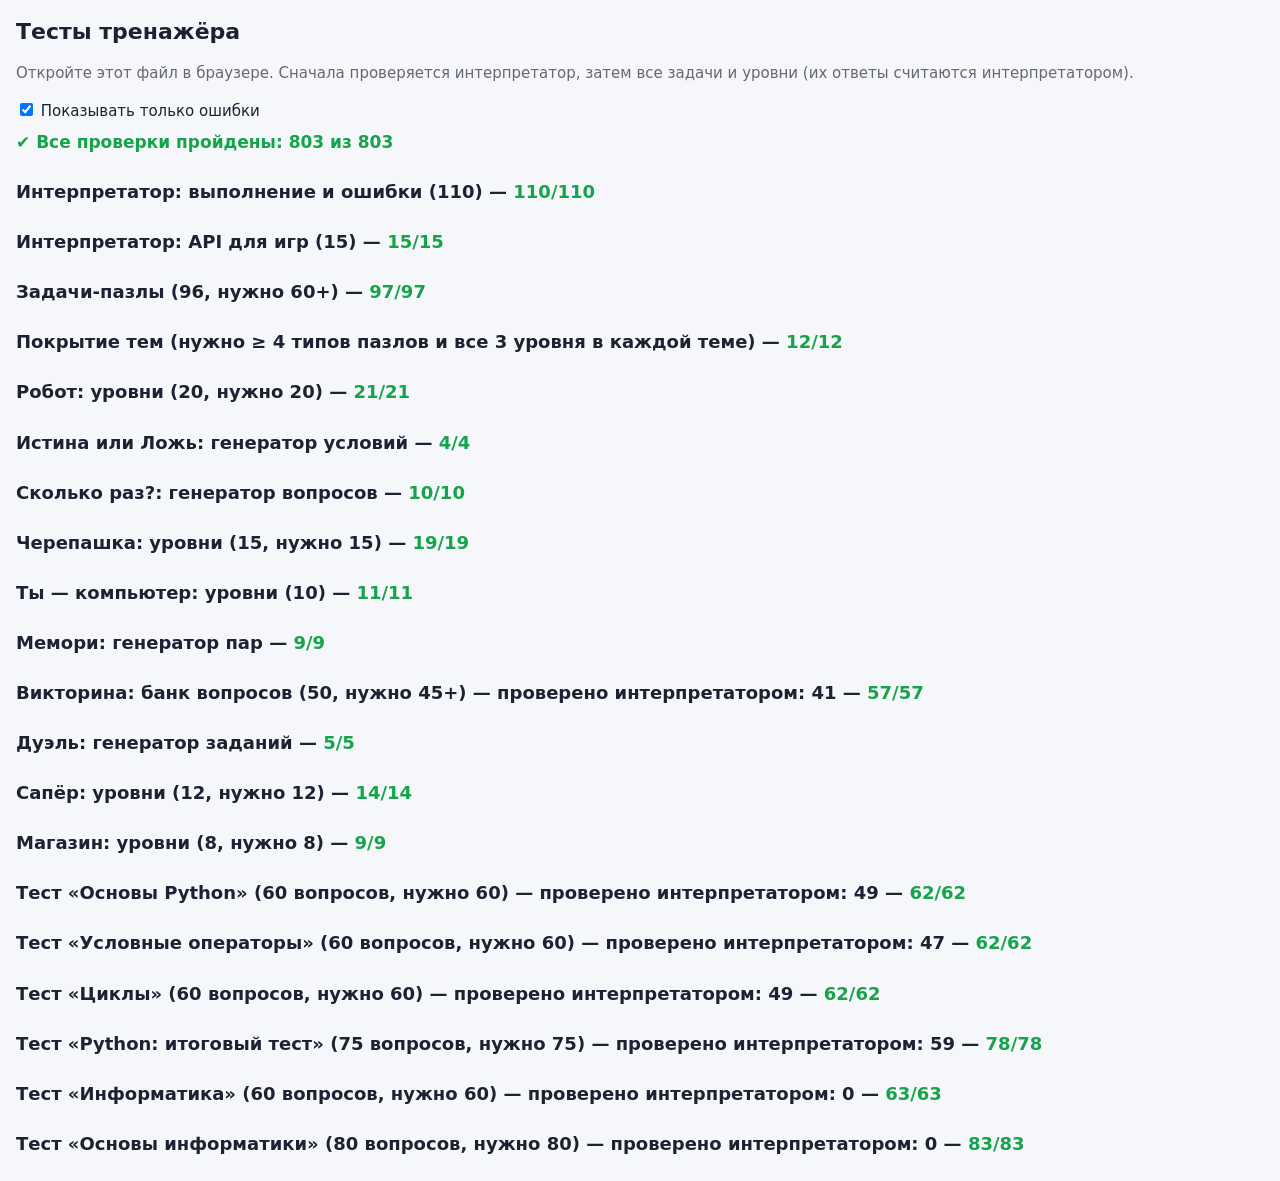
==== tests.html @ 7cb9f7bb "Результаты: проверка подключения называет точную причину ошибки Co-Authored-By: Claude Opus 5.5 <nor" ====
<!doctype html>
<html lang="ru">
<head>
<meta charset="utf-8">
<meta name="viewport" content="width=device-width, initial-scale=1">
<title>Тесты тренажёра</title>
<style>
  :root { --bg:#f6f7fb; --fg:#1d2233; --ok:#16a34a; --bad:#dc2626; --card:#fff; --muted:#667; }
  @media (prefers-color-scheme: dark) { :root { --bg:#14161f; --fg:#e7e9f2; --card:#1e2130; --muted:#99a; } }
  body { margin:0; padding:16px; background:var(--bg); color:var(--fg); font:15px/1.45 system-ui, -apple-system, "Segoe UI", Roboto, sans-serif; }
  h1 { margin:0 0 4px; font-size:22px; }
  h2 { margin:24px 0 8px; font-size:18px; }
  .summary { font-size:17px; font-weight:600; margin:8px 0 16px; }
  .ok { color:var(--ok); } .bad { color:var(--bad); } .warn { color:#d97706; }
  details { background:var(--card); border-radius:8px; margin:4px 0; padding:6px 10px; }
  summary { cursor:pointer; }
  pre { background:rgba(127,127,127,.12); padding:8px; border-radius:6px; overflow:auto; font:13px/1.4 ui-monospace, Menlo, Consolas, monospace; margin:6px 0; }
  .muted { color:var(--muted); }
  label { user-select:none; }
</style>
</head>
<body>
<h1>Тесты тренажёра</h1>
<p class="muted">Откройте этот файл в браузере. Сначала проверяется интерпретатор, затем все задачи и уровни (их ответы считаются интерпретатором).</p>
<label><input type="checkbox" id="onlyFail" checked> Показывать только ошибки</label>
<div id="total" class="summary"></div>
<div id="out"></div>

<script src="data/config.js?v=20261109c"></script>
<script src="js/i18n.js?v=20261109c"></script>
<script src="data/tasks.js?v=20261109c"></script>
<script src="data/levels.js?v=20261109c"></script>
<script src="data/quiz.js?v=20261109c"></script>
<script src="data/exams.js?v=20261109c"></script>
<script src="js/engine.js?v=20261109c"></script>
<script src="js/pictures.js?v=20261109c"></script>
<script src="js/flowchart.js?v=20261109c"></script>
<script src="js/games/robot.js?v=20261109c"></script>
<script src="js/games/truefalse.js?v=20261109c"></script>
<script src="js/games/count.js?v=20261109c"></script>
<script src="js/games/turtle.js?v=20261109c"></script>
<script src="js/games/tracer.js?v=20261109c"></script>
<script src="js/games/memory.js?v=20261109c"></script>
<script src="js/games/quiz.js?v=20261109c"></script>
<script src="js/games/duel.js?v=20261109c"></script>
<script src="js/games/minesweeper.js?v=20261109c"></script>
<script src="js/games/bazaar.js?v=20261109c"></script>
<script>
// ------------------------------------------------------------------ тесты интерпретатора
// out — ожидаемый вывод (точно), err — подстрока ожидаемой ошибки
const ENGINE_TESTS = [
  // --- типы и арифметика
  { name: 'int и print', code: 'print(5)', out: '5\n' },
  { name: 'сложение и приоритет', code: 'print(2 + 3 * 4)', out: '14\n' },
  { name: 'скобки', code: 'print((2 + 3) * 4)', out: '20\n' },
  { name: 'деление даёт float', code: 'print(7 / 2)\nprint(6 / 2)', out: '3.5\n3.0\n' },
  { name: 'целочисленное деление', code: 'print(7 // 2)\nprint(-7 // 2)', out: '3\n-4\n' },
  { name: 'остаток как в Python', code: 'print(10 % 3)\nprint(-7 % 3)\nprint(7 % -3)', out: '1\n2\n-2\n' },
  { name: 'степень', code: 'print(2 ** 10)\nprint(-2 ** 2)\nprint(2 ** -1)', out: '1024\n-4\n0.5\n' },
  { name: 'float арифметика', code: 'print(0.1 + 0.2)\nprint(1.5 * 2)', out: '0.30000000000000004\n3.0\n' },
  { name: 'строки: + и *', code: 'print("ab" + "cd")\nprint("ха" * 3)', out: 'abcd\nхахаха\n' },
  { name: 'bool и None', code: 'print(True, False, None)\nprint(True + 1)', out: 'True False None\n2\n' },
  { name: 'составное присваивание', code: 'x = 10\nx += 5\nx -= 3\nx *= 2\nx //= 5\nx %= 3\nprint(x)', out: '1\n' },
  { name: 'унарный минус', code: 'x = 5\nprint(-x)\nprint(- -x)', out: '-5\n5\n' },
  { name: 'множественное присваивание', code: 'a, b = 1, 2\na, b = b, a\nprint(a, b)', out: '2 1\n' },
  { name: 'цепочка присваиваний', code: 'a = b = 7\nprint(a + b)', out: '14\n' },
  // --- print
  { name: 'print sep и end', code: 'print(1, 2, 3, sep="-")\nprint("a", end="")\nprint("b")', out: '1-2-3\nab\n' },
  { name: 'print без аргументов', code: 'print()\nprint("x")', out: '\nx\n' },
  { name: 'f-строка', code: 'name = "Айгерим"\nx = 3\nprint(f"Привет, {name}! {x * 2}")', out: 'Привет, Айгерим! 6\n' },
  { name: 'f-строка формат .2f', code: 'p = 2 / 3\nprint(f"{p:.2f}")', out: '0.67\n' },
  // --- встроенные функции
  { name: 'input и int', code: 'a = int(input())\nb = int(input())\nprint(a + b)', inputs: ['3', '4'], out: '7\n' },
  { name: 'input строка', code: 'name = input()\nprint("Привет,", name)', inputs: ['Бакыт'], out: 'Привет, Бакыт\n' },
  { name: 'str, len, abs', code: 'print(str(5) + "!")\nprint(len("привет"))\nprint(abs(-7))', out: '5!\n6\n7\n' },
  { name: 'min, max', code: 'print(min(4, 2, 9))\nprint(max(4, 2, 9))\nprint(max("abc"))', out: '2\n9\nc\n' },
  { name: 'int от float и строки с пробелами', code: 'print(int(7.9))\nprint(int(" -3 "))', out: '7\n-3\n' },
  { name: 'round банковский', code: 'print(round(2.5))\nprint(round(3.5))\nprint(round(3.14159, 2))', out: '2\n4\n3.14\n' },
  { name: 'len эмодзи', code: 'print(len("💎👹"))', out: '2\n' },
  // --- сравнения и логика
  { name: 'сравнения', code: 'print(3 > 2, 3 == 3.0, 2 != 2, "a" < "b")', out: 'True True False True\n' },
  { name: 'цепочка сравнений', code: 'x = 5\nprint(0 < x < 10)\nprint(0 < x < 3)', out: 'True\nFalse\n' },
  { name: 'and / or / not', code: 'print(True and False)\nprint(True or False)\nprint(not True)\nprint(not 0)', out: 'False\nTrue\nFalse\nTrue\n' },
  { name: 'and/or возвращают операнд', code: 'print(0 or "пусто")\nprint(5 and 7)', out: 'пусто\n7\n' },
  { name: 'приоритет not > and > or', code: 'print(True or True and False)\nprint(not False and False)', out: 'True\nFalse\n' },
  { name: 'in для строк', code: 'print("а" in "мама")\nprint("я" not in "мама")', out: 'True\nTrue\n' },
  { name: 'тернарный оператор', code: 'x = 4\nprint("чёт" if x % 2 == 0 else "нечёт")', out: 'чёт\n' },
  // --- if / elif / else
  { name: 'if истина', code: 'x = 7\nif x > 5:\n    print("больше")', out: 'больше\n' },
  { name: 'if ложь', code: 'x = 3\nif x > 5:\n    print("больше")\nprint("конец")', out: 'конец\n' },
  { name: 'if/else', code: 'x = 3\nif x > 5:\n    print("да")\nelse:\n    print("нет")', out: 'нет\n' },
  { name: 'elif — первая истинная ветка', code: 's = 95\nif s >= 90:\n    print(5)\nelif s >= 70:\n    print(4)\nelse:\n    print(3)', out: '5\n' },
  { name: 'elif — порядок условий (ловушка)', code: 's = 95\nif s >= 50:\n    print("удовл")\nelif s >= 90:\n    print("отл")', out: 'удовл\n' },
  { name: 'вложенные if', code: 'a = 7\nb = 3\nif a > b:\n    if a % 2 == 0:\n        print("Ловушка 💀")\n    else:\n        print("Сокровище 💎")\nelse:\n    print("Монстр 👹")', out: 'Сокровище 💎\n' },
  { name: 'if в одну строку', code: 'x = 1\nif x: print("да")', out: 'да\n' },
  { name: 'отступ 2 пробела тоже работает', code: 'if True:\n  print(1)\n  print(2)', out: '1\n2\n' },
  { name: 'комментарии и пустые строки', code: '# старт\nx = 1  # один\n\n\nprint(x)  # вывод', out: '1\n' },
  // --- for и range
  { name: 'range(n)', code: 'for i in range(3):\n    print(i)', out: '0\n1\n2\n' },
  { name: 'range(a, b) не включает b', code: 'for i in range(1, 4):\n    print(i, end=" ")', out: '1 2 3 ' },
  { name: 'range с шагом', code: 'for i in range(2, 9, 3):\n    print(i)', out: '2\n5\n8\n' },
  { name: 'range с отрицательным шагом', code: 'for i in range(5, 0, -2):\n    print(i)', out: '5\n3\n1\n' },
  { name: 'пустой range', code: 'for i in range(5, 1):\n    print(i)\nprint("ок")', out: 'ок\n' },
  { name: 'for по строке', code: 'for ch in "кот":\n    print(ch)', out: 'к\nо\nт\n' },
  { name: 'сумма в цикле', code: 's = 0\nfor i in range(1, 11):\n    s += i\nprint(s)', out: '55\n' },
  { name: 'print внутри и после цикла', code: 's = 0\nfor i in range(3):\n    s += i\n    print(s)\nprint("итог", s)', out: '0\n1\n3\nитог 3\n' },
  { name: 'вложенные циклы', code: 'c = 0\nfor i in range(3):\n    for j in range(4):\n        c += 1\nprint(c)', out: '12\n' },
  { name: 'переменная цикла после цикла', code: 'for i in range(4):\n    pass\nprint(i)', out: '3\n' },
  { name: 'for по списку', code: 'for x in [3, 1, 2]:\n    print(x * 10)', out: '30\n10\n20\n' },
  // --- while
  { name: 'while (пример из задания)', code: 'energy = 10\nsteps = 0\nwhile energy > 0:\n    energy = energy - 3\n    steps = steps + 1\nprint(steps)', out: '4\n' },
  { name: 'while не выполняется ни разу', code: 'x = 0\nwhile x > 0:\n    x -= 1\nprint("ок")', out: 'ок\n' },
  { name: 'while с break', code: 'n = 0\nwhile True:\n    n += 1\n    if n == 5:\n        break\nprint(n)', out: '5\n' },
  { name: 'while цифры числа', code: 'n = 1234\ns = 0\nwhile n > 0:\n    s += n % 10\n    n //= 10\nprint(s)', out: '10\n' },
  // --- break / continue
  { name: 'break в for', code: 'for i in range(10):\n    if i == 3:\n        break\n    print(i)', out: '0\n1\n2\n' },
  { name: 'continue в for', code: 'for i in range(6):\n    if i % 2 == 0:\n        continue\n    print(i)', out: '1\n3\n5\n' },
  { name: 'break только из внутреннего цикла', code: 'for i in range(3):\n    for j in range(3):\n        if j == 1:\n            break\n        print(i, j)', out: '0 0\n1 0\n2 0\n' },
  { name: 'continue в while', code: 'i = 0\nwhile i < 5:\n    i += 1\n    if i == 3:\n        continue\n    print(i)', out: '1\n2\n4\n5\n' },
  // --- циклы + условия
  { name: 'проверка на простое', code: 'n = 29\nprime = True\nfor d in range(2, n):\n    if n % d == 0:\n        prime = False\n        break\nprint(prime)', out: 'True\n' },
  { name: 'поиск максимума', code: 'mx = 0\nfor x in [4, 9, 2, 7]:\n    if x > mx:\n        mx = x\nprint(mx)', out: '9\n' },
  { name: 'счётчик чётных', code: 'c = 0\nfor i in range(1, 21):\n    if i % 2 == 0 and i % 3 != 0:\n        c += 1\nprint(c)', out: '7\n' },
  { name: 'строки: индекс и срез', code: 's = "Python"\nprint(s[0], s[-1])\nprint(s[1:4])\nprint(s[::-1])', out: 'P n\nyth\nnohtyP\n' },
  { name: 'методы строк', code: 'print("Да".lower(), "да".upper())\nprint("12".isdigit())', out: 'да ДА\nTrue\n' },
  { name: 'список append и len', code: 'a = []\nfor i in range(3):\n    a.append(i * i)\nprint(a, len(a))', out: '[0, 1, 4] 3\n' },
  // --- ошибки с понятными сообщениями
  { name: 'ошибка: = вместо ==', code: 'x = 5\nif x = 5:\n    print(x)', err: 'Строка 2: для сравнения используйте ==, а не =' },
  { name: 'ошибка: = вместо == в while', code: 'x = 5\nwhile x = 0:\n    x -= 1', err: 'Строка 2: для сравнения используйте ==' },
  { name: 'ошибка: неопределённая переменная', code: 'x = 1\ny = 2\nprint(x)\nprint(y)\nprint(score)', err: 'Строка 5: переменная score не определена' },
  { name: 'ошибка: лишний отступ', code: 'x = 1\n    print(x)', err: 'Строка 2: неверный отступ' },
  { name: 'ошибка: неверный отступ при выходе из блока', code: 'if True:\n    x = 1\n  print(x)', err: 'Строка 3: неверный отступ' },
  { name: 'ошибка: нет отступа после if', code: 'x = 1\nif x > 0:\nprint(x)', err: 'Строка 3: после строки с двоеточием нужен блок с отступом' },
  { name: 'ошибка: забыли двоеточие', code: 'x = 1\nif x > 0\n    print(x)', err: 'Строка 2: в конце строки с if нужно двоеточие' },
  { name: 'ошибка: бесконечный цикл', code: 'i = 0\nwhile i < 10:\n    print(i)', err: 'бесконечный цикл' },
  { name: 'ошибка: строка + число', code: 'age = input()\nprint(age + 1)', inputs: ['14'], err: 'Строка 2: нельзя сложить str и int' },
  { name: 'ошибка: сравнение строки с числом', code: 'x = input()\nif x > 5:\n    print(x)', inputs: ['7'], err: 'забыли int(input())' },
  { name: 'ошибка: деление на ноль', code: 'x = 0\nprint(10 / x)', err: 'Строка 2: деление на ноль' },
  { name: 'ошибка: else без if', code: 'x = 1\nelse:\n    print(x)', err: 'Строка 2: else без if' },
  { name: 'ошибка: else if', code: 'x = 1\nif x > 1:\n    pass\nelse if x == 1:\n    pass', err: 'elif' },
  { name: 'ошибка: незакрытая скобка', code: 'print("привет"', err: 'не закрыта скобка' },
  { name: 'ошибка: незакрытая строка', code: 'print("привет)', err: 'Строка 1: строка не закрыта' },
  { name: 'ошибка: print без скобок', code: 'print "hi"', err: 'print — это функция' },
  { name: 'ошибка: true с маленькой буквы', code: 'x = true', err: 'True с большой буквы' },
  { name: 'ошибка: Print с большой буквы', code: 'Print(5)', err: 'может быть, print?' },
  { name: 'ошибка: break вне цикла', code: 'x = 1\nbreak', err: 'Строка 2: break можно использовать только внутри цикла' },
  { name: 'ошибка: не хватило input', code: 'a = input()\nb = input()', inputs: ['1'], err: 'не хватило входных данных' },
  { name: 'ошибка: int("abc")', code: 'x = int("abc")', err: "не может превратить 'abc'" },
  { name: 'ошибка: for по числу', code: 'for i in 10:\n    print(i)', err: 'range(10)' },
  { name: 'ошибка: && вместо and', code: 'x = 1\nif x > 0 && x < 5:\n    pass', err: 'вместо && пишут and' },
  { name: 'ошибка: class не поддерживается', code: 'class A:\n    pass', err: 'не поддерживается' },
  // --- функции
  { name: 'def и return', code: 'def add(a, b):\n    return a + b\nprint(add(2, 3))', out: '5\n' },
  { name: 'функция без return возвращает None', code: 'def hi():\n    print("hi")\nx = hi()\nprint(x)', out: 'hi\nNone\n' },
  { name: 'параметр по умолчанию и именованный аргумент', code: 'def hi(name="мир", mark="!"):\n    print("Привет, " + name + mark)\nhi()\nhi("Аля")\nhi(mark="?")', out: 'Привет, мир!\nПривет, Аля!\nПривет, мир?\n' },
  { name: 'return выходит из цикла и функции', code: 'def find(a):\n    for x in a:\n        if x > 5:\n            return x\n    return -1\nprint(find([1, 7, 9]), find([1]))', out: '7 -1\n' },
  { name: 'локальная переменная не меняет глобальную', code: 'x = 5\ndef f():\n    x = 1\n    return x\nprint(f(), x)', out: '1 5\n' },
  { name: 'функция читает глобальную переменную', code: 'rate = 3\ndef cost(n):\n    return n * rate\nprint(cost(4))', out: '12\n' },
  { name: 'global', code: 'score = 0\ndef add():\n    global score\n    score += 10\nadd()\nadd()\nprint(score)', out: '20\n' },
  { name: 'рекурсия', code: 'def fact(n):\n    if n <= 1:\n        return 1\n    return n * fact(n - 1)\nprint(fact(6))', out: '720\n' },
  { name: 'функция вызывает функцию', code: 'def sq(x):\n    return x * x\ndef f(x):\n    return sq(x) + 1\nprint(f(3))', out: '10\n' },
  { name: 'return нескольких значений', code: 'def mm(a):\n    return min(a), max(a)\nlo, hi = mm([4, 1, 9])\nprint(lo, hi)', out: '1 9\n' },
  { name: 'ошибка: изменение глобальной без global', code: 'score = 0\ndef add():\n    score += 10\nadd()', err: 'global score' },
  { name: 'ошибка: return вне функции', code: 'return 5', err: 'Строка 1: return можно использовать только внутри функции' },
  { name: 'ошибка: не передан аргумент', code: 'def f(a, b):\n    pass\nf(1)', err: 'не передан аргумент b' },
  { name: 'ошибка: лишний аргумент', code: 'def f(a):\n    pass\nf(1, 2)', err: 'принимает 1 аргумент(а), а передано 2' },
  { name: 'ошибка: вызов до определения', code: 'hello()\ndef hello():\n    pass', err: 'функция hello не определена' },
  { name: 'ошибка: бесконечная рекурсия', code: 'def f(n):\n    return f(n + 1)\nf(0)', err: 'слишком глубокая рекурсия' },
  { name: 'ошибка: def без скобок', code: 'def hello:\n    pass', err: 'нужны скобки' },
  // --- списки и строки
  { name: 'методы списков', code: 'a = [3, 1, 2]\na.insert(0, 5)\na.remove(1)\na.sort()\nprint(a)\na.reverse()\nprint(a, a.index(3))', out: '[2, 3, 5]\n[5, 3, 2] 1\n' },
  { name: 'sorted и reverse=True', code: 'a = [3, 1, 2]\nprint(sorted(a), a)\na.sort(reverse=True)\nprint(a)', out: '[1, 2, 3] [3, 1, 2]\n[3, 2, 1]\n' },
  { name: 'join, split, ord, chr', code: 'w = "a b c".split()\nprint("-".join(w))\nprint(ord("A"), chr(98))', out: 'a-b-c\n65 b\n' },
];

// --- тесты API: подключаемые функции, пошаговый режим, evalExpr
const API_TESTS = [
  { name: 'подключаемые функции игры', fn() {
      let pos = 0;
      const r = Py.run('for i in range(3):\n    forward()\nprint(pos())', { builtins: { forward() { pos++; }, pos() { return pos; } } });
      return r.ok && r.output === '3\n' && pos === 3;
  } },
  { name: 'датчик возвращает True/False', fn() {
      let x = 0;
      const r = Py.run('while not wall_ahead():\n    forward()\nprint(x())', { builtins: { wall_ahead: () => x >= 4, forward() { x++; }, x: () => x } });
      return r.ok && r.output === '4\n';
  } },
  { name: 'ошибка из функции игры с номером строки', fn() {
      const r = Py.run('forward()\nforward()', { builtins: { forward() { throw new Error('Робот врезался в стену!'); } } });
      return !r.ok && r.error === 'Строка 1: Робот врезался в стену!';
  } },
  { name: 'пошаговый режим: номера строк', fn() {
      const lines = [];
      for (const s of Py.steps('x = 1\nfor i in range(2):\n    x += i\nprint(x)')) lines.push(s.line);
      return lines.join(',') === '1,2,3,2,3,4';
  } },
  { name: 'пошаговый режим: снимок переменных', fn() {
      const snaps = [];
      for (const s of Py.steps('s = 0\nfor i in range(3):\n    s += i')) snaps.push(s.vars);
      const last = snaps[snaps.length - 1];
      return last.s === '3' && last.i === '2' && snaps[0].s === '0';
  } },
  { name: 'пошаговый режим: вывод на шаге', fn() {
      const outs = [];
      for (const s of Py.steps('print(1)\nprint(2)')) outs.push(s.out);
      return outs[0] === '1\n' && outs[1] === '1\n2\n';
  } },
  { name: 'trace заходит внутрь функции', fn() {
      const r = Py.run('def f(n):\n    s = n * 2\n    return s\nx = f(3)', { trace: true });
      return r.trace.map(t => t.line).join(',') === '1,2,3,4' && r.trace[1].vars.s === '6' && !('s' in r.vars);
  } },
  { name: 'пошаговый режим: шаги внутри своей функции', fn() {
      const lines = [];
      for (const s of Py.steps('def go():\n    step()\n    step()\ngo()\ngo()', { builtins: { step() {} } })) lines.push(s.line);
      return lines.join(',') === '1,2,3,4,2,3,5';
  } },
  { name: 'run с trace', fn() {
      const r = Py.run('a = 5\nif a > 3:\n    print("да")', { trace: true });
      return r.trace.map(t => t.line).join(',') === '1,2,3';
  } },
  { name: 'лимит шагов настраивается', fn() {
      const r = Py.run('for i in range(100):\n    pass', { maxSteps: 50 });
      return !r.ok && /бесконечный цикл/.test(r.error);
  } },
  { name: 'evalExpr с переменными', fn() {
      return Py.evalExpr('x > 5 and x % 2 == 0', { x: 8 }) === true && Py.evalExpr('x > 5 and x % 2 == 0', { x: 7 }) === false;
  } },
  { name: 'evalExpr: row, col', fn() {
      return Py.evalExpr('(row + col) % 2 == 0 and n > 10', { row: 1, col: 3, n: 12 }) === true;
  } },
  { name: 'check: синтаксическая ошибка', fn() {
      const e = Py.check('if x > 1\n    pass');
      return e && e.line === 1 && Py.check('x = 1') === null;
  } },
  { name: 'sameOutput игнорирует пробелы в конце', fn() {
      return Py.sameOutput('1 2 \n3\n\n', '1 2\n3') && !Py.sameOutput('1 2', '12');
  } },
  { name: 'вывод сохраняется при ошибке', fn() {
      const r = Py.run('print("до")\nx = y');
      return !r.ok && r.output === 'до\n' && r.errorLine === 2;
  } },
];

// ------------------------------------------------------------------ запуск
const sections = [];

function section(title) {
  const s = { title, items: [] };
  sections.push(s);
  return s;
}

function runEngineTests() {
  const s = section('Интерпретатор: выполнение и ошибки (' + ENGINE_TESTS.length + ')');
  for (const t of ENGINE_TESTS) {
    const r = Py.run(t.code, { inputs: t.inputs || [] });
    let ok, detail;
    if (t.err) {
      ok = !r.ok && r.error.includes(t.err);
      detail = 'Ожидалась ошибка: ' + t.err + '\nПолучено: ' + (r.error || 'без ошибки, вывод: ' + JSON.stringify(r.output));
    } else {
      ok = r.ok && r.output === t.out;
      detail = 'Ожидалось: ' + JSON.stringify(t.out) + '\nПолучено: ' + (r.ok ? JSON.stringify(r.output) : r.error);
    }
    s.items.push({ name: t.name, ok, code: t.code, detail });
  }
  const a = section('Интерпретатор: API для игр (' + API_TESTS.length + ')');
  for (const t of API_TESTS) {
    let ok = false, detail = '';
    try { ok = !!t.fn(); } catch (e) { detail = String(e && e.stack || e); }
    a.items.push({ name: t.name, ok, detail });
  }
}

// Проверки задач и уровней: каждая функция получает section(title) и добавляет результаты
const DATA_CHECKS = [checkTasks, checkRobot, checkTrueFalse, checkCount, checkTurtle, checkTracer, checkMemory, checkQuiz, checkDuel, checkMines, checkBazaar, checkExams];

function checkTrueFalse(section) {
  const s = section('Истина или Ложь: генератор условий');
  for (let stage = 0; stage <= 3; stage++) {
    let trues = 0, errs = [];
    const sample = [];
    for (let k = 0; k < 400; k++) {
      try {
        const q = TrueFalseGen.gen(stage);
        if (q.answer !== Py.truthy(Py.evalExpr(q.expr, q.vars))) errs.push('ответ не совпадает: ' + q.expr);
        if (q.answer) trues++;
        if (k < 4) sample.push(JSON.stringify(q.vars) + '  ' + q.expr + '  →  ' + q.explain);
      } catch (e) { errs.push(String(e.message || e)); }
    }
    const share = trues / 400;
    if (share < 0.35 || share > 0.65) errs.push('доля True ' + share.toFixed(2) + ' — нужно примерно поровну');
    s.items.push({ name: 'Этап ' + stage + ': 400 условий, True ' + Math.round(share * 100) + '%', ok: !errs.length, detail: errs.slice(0, 3).concat(sample).join('\n') });
  }
}

function checkCount(section) {
  const s = section('Сколько раз?: генератор вопросов');
  for (let q = 0; q < 10; q++) {
    const errs = [], kinds = { count: 0, last: 0 }, sample = [];
    for (let k = 0; k < 150; k++) {
      try {
        const g = CountGen.gen(q);
        const r = Py.run(g.code);
        const lines = r.output.replace(/\n$/, '').split('\n');
        const expect = g.kind === 'count' ? String(lines.length) : lines[lines.length - 1];
        if (!r.ok || expect !== g.answer) errs.push('неверный ответ для\n' + g.code);
        kinds[g.kind]++;
        if (k < 2) sample.push(g.code + '\n→ ' + g.question + ' ' + g.answer);
      } catch (e) { errs.push(String(e.message || e)); }
    }
    s.items.push({ name: 'Вопрос ' + (q + 1) + ' (уровень ' + CountGen.levelFor(q) + '): 150 генераций, «сколько» ' + kinds.count + ' / «последнее» ' + kinds.last, ok: !errs.length && kinds.count > 0, detail: errs.slice(0, 2).concat(sample).join('\n\n') });
  }
}

function checkTurtle(section) {
  const L = LEVELS.turtle || [];
  const s = section('Черепашка: уровни (' + L.length + ', нужно 15)');
  s.items.push({ name: 'количество уровней = 15', ok: L.length === 15 });
  L.forEach((lv, i) => {
    const errs = [], info = [];
    const st = TurtleSim.levelStart(lv);
    const r = TurtleSim.execute(lv.solution, st);
    if (r.error) errs.push('эталон падает: ' + r.error.message);
    const b = TurtleSim.bbox(r.T.segs);
    info.push('отрезков: ' + r.T.segs.length + ', рамка ' + Math.round(b.x2 - b.x1) + '×' + Math.round(b.y2 - b.y1));
    if (b.x1 < -195 || b.x2 > 195 || b.y1 < -195 || b.y2 > 195) errs.push('рисунок не помещается на холст 400×400');
    if (TurtleSim.countLines(lv.solution) > lv.maxLines) errs.push('эталон длиннее maxLines');
    if (!TurtleSim.compare(r.T.segs, r.T.segs, { colors: lv.colors }).ok) errs.push('эталон не совпадает сам с собой');
    // неверный рисунок не должен засчитываться: убираем заметный (от 20 шагов) отрезок без дубля
    const same = (a, b) => Math.hypot(a.x1 - b.x1, a.y1 - b.y1) + Math.hypot(a.x2 - b.x2, a.y2 - b.y2) < 1 || Math.hypot(a.x1 - b.x2, a.y1 - b.y2) + Math.hypot(a.x2 - b.x1, a.y2 - b.y1) < 1;
    const k = r.T.segs.findIndex((x, j) => Math.hypot(x.x2 - x.x1, x.y2 - x.y1) >= 20 && !r.T.segs.some((y, m) => m !== j && same(x, y)));
    if (k >= 0 && r.T.segs.length > 1 && TurtleSim.compare(r.T.segs.filter((_, j) => j !== k), r.T.segs, { colors: lv.colors }).ok) errs.push('проверка засчитала рисунок без отрезка №' + (k + 1));
    s.items.push({ name: (i + 1) + '. ' + lv.title, ok: !errs.length, code: lv.solution, detail: errs.concat(info).join('\n') });
  });
  // сравнение не зависит от того, как разбиты линии
  const split = TurtleSim.execute('forward(50)\nforward(50)').T.segs, whole = TurtleSim.execute('forward(100)').T.segs;
  s.items.push({ name: 'forward(50) два раза = forward(100)', ok: TurtleSim.compare(split, whole).ok });
  const red = TurtleSim.execute('color("red")\nforward(100)').T.segs;
  s.items.push({ name: 'цвет проверяется, если colors: true', ok: !TurtleSim.compare(whole, red, { colors: true }).ok && TurtleSim.compare(whole, red).ok });
  s.items.push({ name: 'другой угол квадрата не засчитывается', ok: !TurtleSim.compare(TurtleSim.execute('for i in range(4):\n    forward(100)\n    right(90)').T.segs, TurtleSim.execute('for i in range(4):\n    forward(100)\n    left(90)').T.segs).ok });
}

function checkTracer(section) {
  const L = LEVELS.tracer || [];
  const s = section('Ты — компьютер: уровни (' + L.length + ')');
  L.forEach((lv, i) => {
    const errs = [];
    const T = TracerSim.rows(lv.code, lv.vars);
    if (!T.ok) errs.push('код падает: ' + T.error);
    if (T.rows.length < 3 || T.rows.length > 10) errs.push('строк в таблице ' + T.rows.length + ' — нужно от 3 до 10');
    T.rows.forEach((r, k) => r.forEach((v, c) => { if (v === '') errs.push('проход ' + (k + 1) + ': переменная ' + lv.vars[c] + ' ещё не определена'); }));
    const table = T.rows.map((r, k) => (k + 1) + ': ' + lv.vars.map((v, c) => v + '=' + r[c]).join(', ')).join('\n');
    s.items.push({ name: (i + 1) + '. ' + lv.title + ' — строк ' + T.rows.length, ok: !errs.length, code: lv.code, detail: errs.concat([table]).join('\n') });
  });
  s.items.push({ name: 'сравнение ответов: 10 = 10.0? нет; " 7 " = 7; abc = \'abc\'', ok: TracerSim.same(' 7 ', '7') && TracerSim.same('abc', "'abc'") && !TracerSim.same('8', '7') && TracerSim.same('-2', '-2') });
}

function checkMemory(section) {
  const s = section('Мемори: генератор пар');
  for (const set of MemoryGen.SETS) for (const n of [6, 8]) {
    const errs = [];
    let sample = '';
    for (let k = 0; k < 60; k++) {
      const ps = MemoryGen.pairs(set, n);
      if (ps.length !== n) { errs.push('получено пар: ' + ps.length + ' из ' + n); break; }
      if (new Set(ps.map(p => p.b)).size !== n || new Set(ps.map(p => p.a)).size !== n) errs.push('повторяются карточки');
      if (k === 0) sample = ps.map(p => p.a.replace(/\n/g, ' ⏎ ') + '  ↔  ' + p.b).join('\n');
    }
    s.items.push({ name: set + ': ' + n + ' пар × 60 раздач', ok: !errs.length, detail: errs.slice(0, 2).concat([sample]).join('\n') });
  }
  // равносильность пар в наборе «Логика» на x от -20 до 20
  const bad = MemoryGen.LOGIC.filter(([a, b, eq]) => {
    for (let x = -20; x <= 20; x++) if (Py.truthy(Py.evalExpr(a, { x })) !== Py.truthy(Py.evalExpr(eq || b, { x }))) return true;
    return false;
  });
  s.items.push({ name: 'Логика: все ' + MemoryGen.LOGIC.length + ' пар действительно равносильны', ok: !bad.length, detail: bad.map(p => p[0] + ' ≠ ' + p[1]).join('\n') });
}

function checkQuiz(section) {
  const s = section('Викторина: банк вопросов (' + QUIZ.length + ', нужно 45+)');
  s.items.push({ name: 'вопросов не меньше 45', ok: QUIZ.length >= 45 });
  for (let tier = 1; tier <= 5; tier++) {
    const n = QUIZ.filter(q => q.tier === tier).length;
    s.items.push({ name: 'уровень ' + tier + ': ' + n + ' вопросов (нужно ≥ 3, чтобы собрать игру)', ok: n >= 3 });
  }
  let auto = 0;
  QUIZ.forEach((q, i) => {
    const errs = [];
    if (!q.q || !q.explain || q.options.length !== 4 || !(q.answer >= 0 && q.answer < 4)) errs.push('нужны q, explain, 4 варианта и answer 0..3');
    if (new Set(q.options).size !== 4) errs.push('варианты повторяются');
    if (q.code) {
      const r = Py.run(q.code, { inputs: q.inputs || [] });
      if (!r.ok) errs.push('код падает: ' + r.error);
      if (q.check) {
        auto++;
        const lines = r.output.replace(/\n$/, '').split('\n');
        const got = q.check === 'count' ? String(lines.length) : r.output.trim().split(/\s+/).join(' ');
        if (got !== q.options[q.answer]) errs.push('верный вариант «' + q.options[q.answer] + '», а интерпретатор даёт «' + got + '»');
        q.options.forEach((o, k) => { if (k !== q.answer && o === got) errs.push('неверный вариант совпадает с ответом: ' + o); });
      }
    }
    s.items.push({ name: (i + 1) + '. [ур. ' + q.tier + '] ' + q.q + (q.check ? ' ✓ интерпретатор' : ''), ok: !errs.length, code: q.code, detail: errs.join('\n') });
  });
  s.title += ' — проверено интерпретатором: ' + auto;
  // выбор 15 вопросов: варианты перемешиваются, верный ответ сохраняется
  let okPick = true;
  for (let k = 0; k < 30; k++) {
    const qs = QuizGame.pick(QUIZ);
    if (qs.length !== 15) okPick = false;
    qs.forEach((q, i) => {
      const orig = QUIZ.find(x => x.q === q.q && x.code === q.code);
      if (q.tier !== Math.floor(i / 3) + 1 || q.options[q.answer] !== orig.options[orig.answer]) okPick = false;
    });
  }
  s.items.push({ name: 'игра: 15 вопросов по нарастающей, перемешанные варианты сохраняют верный ответ', ok: okPick });
}

function checkDuel(section) {
  const s = section('Дуэль: генератор заданий');
  for (const ty of Object.keys(DuelGen.MAKERS)) {
    const errs = [];
    let sample = '';
    for (let k = 0; k < 80; k++) {
      const q = DuelGen.MAKERS[ty](new Set());
      if (!q) { errs.push('не удалось создать задание'); break; }
      if (q.options.length < 2 || q.options.length > 4) errs.push('вариантов ' + q.options.length);
      if (new Set(q.options).size !== q.options.length) errs.push('варианты повторяются: ' + q.options.join(' | '));
      if (!(q.answer >= 0 && q.answer < q.options.length)) errs.push('нет верного ответа');
      // перепроверяем ответ интерпретатором
      if (ty === 'tf' || ty === 'output') {
        const r = Py.run(q.code);
        const got = r.output.trim().split(/\s+/).join(' ');
        if (got !== q.options[q.answer]) errs.push('ответ «' + q.options[q.answer] + '», а программа выводит «' + got + '»');
      }
      if (ty === 'count') {
        const lines = Py.run(q.code).output.replace(/\n$/, '').split('\n');
        const right = q.title.includes('последним') ? lines[lines.length - 1] : String(lines.length);
        if (right !== q.options[q.answer]) errs.push('ответ «' + q.options[q.answer] + '», а должно быть «' + right + '»');
      }
      if (k === 0) sample = q.title + '\n' + q.code + '\n' + q.options.map((o, i) => (i === q.answer ? '✔ ' : '  ') + o).join('\n');
    }
    s.items.push({ name: ty + ': 80 заданий', ok: !errs.length, detail: errs.slice(0, 3).concat([sample]).join('\n') });
  }
  const used = new Set(), keys = [];
  for (let i = 0; i < 10; i++) keys.push(DuelGen.round(i, used).key);
  s.items.push({ name: '10 раундов дуэли без повторов', ok: new Set(keys).size === 10 });
}

function checkMines(section) {
  const L = LEVELS.minesweeper || [];
  const s = section('Сапёр: уровни (' + L.length + ', нужно 12)');
  s.items.push({ name: 'количество уровней = 12', ok: L.length === 12 });
  L.forEach((lv, i) => {
    const errs = [], info = [];
    const syn = Py.check('mine = False\n' + lv.rule);
    if (syn) errs.push('ошибка в правиле: ' + syn.msg);
    else {
      let minM = 99, maxM = 0;
      for (let k = 0; k < 20; k++) {
        const cells = MineSim.board(lv);
        const m = cells.filter(c => c.mine).length;
        minM = Math.min(minM, m); maxM = Math.max(maxM, m);
        // правило, выполненное интерпретатором, совпадает с условием из объяснения (для правил в одну строку)
        if (!lv.rule.includes('else') && lv.rule.split('\n').filter(l => /^\s*if/.test(l)).length === 1) {
          const cond = lv.rule.match(/if\s+(.+):/)[1];
          cells.forEach(c => { if (Py.truthy(Py.evalExpr(cond, { n: c.n, row: c.row, col: c.col })) !== c.mine) errs.push('несовпадение в клетке ' + JSON.stringify(c)); });
        }
      }
      info.push('мин на поле: от ' + minM + ' до ' + maxM + ' (20 случайных полей)');
      if (minM < 5 || maxM > 22) errs.push('плотность мин вне 5…22');
      info.push('объяснение для n = 21, row = 3, col = 1:\n' + MineSim.explain(lv, { n: 21, row: 3, col: 1 }).join('\n'));
    }
    s.items.push({ name: (i + 1) + '. ' + lv.title, ok: !errs.length, code: lv.rule, detail: errs.slice(0, 3).concat(info).join('\n') });
  });
  s.items.push({ name: 'разбор условия по and/or вне скобок', ok: JSON.stringify(MineSim.parts('row > col and (n % 2 == 0 or n > 25)')) === JSON.stringify(['row > col', '(n % 2 == 0 or n > 25)']) });
}

function checkBazaar(section) {
  const L = LEVELS.bazaar || [];
  const s = section('Магазин: уровни (' + L.length + ', нужно 8)');
  s.items.push({ name: 'количество уровней = 8', ok: L.length === 8 });
  L.forEach((lv, i) => {
    const errs = [], info = [];
    const outs = new Set();
    let edgeSeen = !lv.edges;
    for (let k = 0; k < 30; k++) {
      const list = BazaarSim.customers(lv);
      if (list.length !== 10) errs.push('покупателей не 10');
      list.forEach(v => {
        const r = BazaarSim.serve(lv.solution, v);
        if (!r.ok) errs.push('эталон падает на ' + JSON.stringify(v) + ': ' + r.error);
        else if (!r.output.trim()) errs.push('эталон ничего не вывел');
        outs.add(r.output);
        if (lv.edges && Object.keys(lv.edges).some(key => lv.edges[key].includes(v[key]))) edgeSeen = true;
      });
      if (k === 0) info.push(list.slice(0, 3).map(v => JSON.stringify(v) + ' → ' + JSON.stringify(BazaarSim.serve(lv.solution, v).output)).join('\n'));
    }
    if (!edgeSeen) errs.push('пограничные значения не попадаются');
    // неверная программа (просто печатает что-то не то) не должна пройти всех покупателей
    const wrong = BazaarSim.customers(lv).every(v => BazaarSim.check(lv, 'print(0)', v).ok);
    if (wrong) errs.push('программа print(0) проходит всех — уровень слишком слабый');
    // эталон проходит сам себя
    if (!BazaarSim.customers(lv).every(v => BazaarSim.check(lv, lv.solution, v).ok)) errs.push('эталон не проходит проверку');
    s.items.push({ name: (i + 1) + '. ' + lv.title + ' — разных чеков: ' + outs.size, ok: !errs.length, code: lv.solution, detail: errs.slice(0, 3).concat(info).join('\n') });
  });
}

function checkExams(section) {
  const flat = out => out.trim().split(/\s+/).join(' ');
  for (const [id, ex] of Object.entries(EXAMS)) {
    const qs = ex.questions;
    const need = ex.expected || 60;
    const s = section('Тест «' + ex.title + '» (' + qs.length + ' вопросов, нужно ' + need + ')');
    s.items.push({ name: 'вопросов ровно ' + need, ok: qs.length === need });
    // вопросы с одинаковым текстом отличаются кодом, картинкой или верным ответом
    const keys = qs.map(q => q.q + '|' + (q.code || '') + '|' + (q.img || '') + '|' + q.options[0]);
    s.items.push({ name: 'вопросы не повторяются', ok: new Set(keys).size === keys.length });
    let checked = 0;
    qs.forEach((q, i) => {
      const errs = [];
      if (!q.q || !q.explain) errs.push('нужны q и explain');
      if (!Array.isArray(q.options) || q.options.length !== 4 || new Set(q.options).size !== 4) errs.push('нужно 4 разных варианта');
      if (q.img && !Pictures.has(q.img)) errs.push('нет картинки «' + q.img + '» в js/pictures.js');
      if (q.pics) q.options.forEach(o => { if (!Pictures.has(o)) errs.push('нет картинки-варианта «' + o + '»'); });
      if (q.code) {
        const r = Py.run(q.code, { inputs: q.inputs || [] });
        if (q.check === 'error') { if (r.ok) errs.push('код должен завершаться ошибкой'); }
        else if (!r.ok) errs.push('код падает: ' + r.error);
        else if (q.check) {
          const got = q.check === 'count' ? String(r.output.replace(/\n$/, '').split('\n').length) : flat(r.output);
          if (got !== q.options[0]) errs.push('верный (первый) вариант «' + q.options[0] + '», а интерпретатор даёт «' + got + '»');
          q.options.slice(1).forEach(o => { if (o === got) errs.push('неверный вариант совпадает с ответом: ' + o); });
        }
        if (q.check) checked++;
      }
      s.items.push({ name: (i + 1) + '. ' + q.q + (q.check ? ' ✓' : ''), ok: !errs.length, code: q.code, detail: errs.join('\n') });
    });
    s.title += ' — проверено интерпретатором: ' + checked;
    if (qs.some(q => q.topic)) {
      const topics = Array.from(new Set(qs.map(q => q.topic)));
      s.items.push({ name: 'у каждого вопроса указана тема (' + topics.length + ' тем)', ok: qs.every(q => q.topic) });
    }
  }
}

function checkRobot(section) {
  const L = LEVELS.robot || [];
  const s = section('Робот: уровни (' + L.length + ', нужно 20)');
  s.items.push({ name: 'количество уровней = 20', ok: L.length === 20 });
  L.forEach((lv, i) => {
    const errs = [], info = [];
    if (!lv.random) {
      const okMap = lv.map.length === 8 && lv.map.every(r => r.length === 8 && /^[#.R$OF]+$/.test(r));
      if (!okMap) errs.push('карта должна быть 8×8 из символов # . R $ O F');
      if (lv.map.join('').split('R').length !== 2) errs.push('на карте должен быть ровно один робот R');
      const r = RobotSim.run(lv, lv.solution);
      if (!r.win) errs.push('эталон не доходит до финиша: ' + (r.error || 'программа закончилась раньше'));
      else if (r.stars !== 3) errs.push('эталон получает ' + r.stars + ' звезды вместо 3 (строк: ' + RobotSim.countLines(lv.solution) + ', монет ' + r.world.taken + '/' + r.world.coins + ')');
    } else {
      let wins = 0;
      const maps = new Set();
      for (let seed = 1; seed <= 50; seed++) {
        const r = RobotSim.run(lv, lv.solution, seed);
        maps.add(r.map.join('/'));
        if (r.win && r.stars === 3) wins++;
        else if (errs.length < 3) errs.push('зерно ' + seed + ': ' + (r.error || 'не дошёл / не 3 звезды') + '\n' + r.map.join('\n'));
      }
      info.push('эталон прошёл ' + wins + ' из 50 случайных карт; разных карт: ' + maps.size);
      if (maps.size < 20) errs.push('слишком мало разных карт: ' + maps.size);
    }
    s.items.push({ name: (i + 1) + '. ' + lv.title, ok: !errs.length, code: lv.solution, detail: errs.concat(info).join('\n') });
  });
}

function checkTasks(section) {
  const s = section('Задачи-пазлы (' + TASKS.length + ', нужно 60+)');
  s.items.push({ name: 'задач не меньше 60', ok: TASKS.length >= 60 });
  const ids = new Set();
  const ok = (cond, msg, errs) => { if (!cond) errs.push(msg); };
  const runAll = (code, tests) => (tests && tests.length ? tests : [{ inputs: [] }]).map(tc => ({ tc, r: Py.run(code, { inputs: tc.inputs || [] }) }));
  const flat = out => out.trim().split(/\s+/).join(' ');

  for (const task of TASKS) {
    const errs = [], info = [];
    const d = task.data || {};
    ok(task.id && !ids.has(task.id), 'id пустой или повторяется', errs);
    ids.add(task.id);
    ok(['parsons', 'blanks', 'output', 'bug', 'maze', 'match', 'flow'].includes(task.type), 'неизвестный type', errs);
    ok(task.topic >= 1 && task.topic <= 12, 'topic должен быть 1..12', errs);
    ok(task.level >= 1 && task.level <= 3, 'level должен быть 1..3', errs);
    ok(task.title && task.story && task.explain, 'нужны title, story, explain', errs);
    ok(Array.isArray(task.hints) && task.hints.length === 2, 'нужно ровно 2 подсказки', errs);

    try {
      switch (task.type) {
        case 'output': {
          const r = Py.run(task.code, { inputs: task.inputs || [] });
          ok(r.ok, 'код падает: ' + r.error, errs);
          ok(r.output.trim() !== '', 'программа ничего не выводит', errs);
          info.push('Ответ: ' + JSON.stringify(r.output));
          break;
        }
        case 'parsons':
        case 'flow': {
          const code = d.lines.join('\n');
          for (const { tc, r } of runAll(code, d.tests)) {
            ok(r.ok, 'эталон падает на ' + JSON.stringify(tc.inputs) + ': ' + r.error, errs);
            info.push(JSON.stringify(tc.inputs || []) + ' → ' + JSON.stringify(r.output));
          }
          const trimmed = d.lines.map(l => l.trim());
          (d.distractors || []).forEach(x => ok(!trimmed.includes(x.trim()), 'ловушка совпадает с настоящей строкой: ' + x, errs));
          if (task.type === 'flow') ok(Array.isArray(d.chart) && Flowchart.svg(d.chart).includes('<svg'), 'нет блок-схемы', errs);
          break;
        }
        case 'blanks': {
          const slots = Array.from(new Set((task.code.match(/___(\d+)___/g) || []).map(m => m.match(/\d+/)[0])));
          ok(slots.length > 0, 'в коде нет пропусков', errs);
          slots.forEach(n => ok(d.answers[n] && d.answers[n].length, 'нет ответа для пропуска ' + n, errs));
          const need = {};
          slots.forEach(n => { const a = d.answers[n][0]; need[a] = (need[a] || 0) + 1; });
          Object.keys(need).forEach(a => ok(d.bank.filter(x => x === a).length >= need[a], 'в банке не хватает плитки «' + a + '»', errs));
          ok(d.bank.length > slots.length, 'в банке должны быть лишние плитки', errs);
          const filled = task.code.replace(/___(\d+)___/g, (m, n) => d.answers[n][0]);
          const syn = Py.check(filled);
          ok(!syn, 'заполненный код с ошибкой: ' + (syn && syn.msg), errs);
          info.push(filled);
          break;
        }
        case 'bug': {
          const lines = task.code.split('\n');
          ok(d.line >= 1 && d.line <= lines.length, 'неверный номер строки бага', errs);
          ok(d.fixes.length >= 3 && d.fixes.length <= 4, 'нужно 3–4 варианта исправления', errs);
          const fix = f => (d.raw || /^\s/.test(f) ? f : lines[d.line - 1].match(/^\s*/)[0] + f);
          const fixed = lines.map((l, i) => (i === d.line - 1 ? fix(d.fixes[d.correct]) : l)).join('\n');
          let differs = false;
          for (const tc of d.tests && d.tests.length ? d.tests : [{ inputs: [] }]) {
            const a = Py.run(task.code, { inputs: tc.inputs || [] }), b = Py.run(fixed, { inputs: tc.inputs || [] });
            ok(b.ok, 'исправленный код падает: ' + b.error, errs);
            if (!a.ok || a.output !== b.output) differs = true;
            info.push(JSON.stringify(tc.inputs || []) + ': было ' + JSON.stringify(a.ok ? a.output : a.error) + ' → стало ' + JSON.stringify(b.output));
          }
          ok(differs, 'на тестах баг не проявляется (вывод одинаковый)', errs);
          break;
        }
        case 'maze': {
          ok(d.inputLabels.length === (task.code.match(/input\(\)/g) || []).length, 'число полей не совпадает с числом input()', errs);
          const sigs = new Set();
          for (const sol of d.solutions) {
            const r = Py.run(task.code, { inputs: sol, trace: true });
            const win = r.ok && r.output.includes(d.goal) && !(d.avoid || []).some(a => r.output.includes(a));
            ok(win, 'решение ' + JSON.stringify(sol) + ' не ведёт к цели: ' + JSON.stringify(r.output || r.error), errs);
            if (win) sigs.add(Array.from(new Set(r.trace.map(x => x.line))).sort((a, b) => a - b).join(','));
            info.push(JSON.stringify(sol) + ' → ' + JSON.stringify(r.output));
          }
          ok(sigs.size >= (d.ways || 1), 'решения покрывают ' + sigs.size + ' путей, а заявлено ways = ' + d.ways, errs);
          ok(/👹|💀/.test(task.code), 'нет «плохих» концовок', errs);
          break;
        }
        case 'match': {
          const rights = d.pairs.map(p => p[1]);
          ok(new Set(rights).size === rights.length, 'правые карточки повторяются', errs);
          for (const [l, r] of d.pairs) {
            let got = null;
            if (d.kind === 'range') got = Py.str(Py.evalExpr('list(' + l + ')')).replace(/[\[\],]/g, '').trim();
            else if (d.kind === 'expr') got = Py.str(Py.evalExpr(l, d.vars || {}));
            else if (d.kind === 'filter') {
              const xs = [];
              for (let n = d.from; n <= d.to; n++) if (Py.truthy(Py.evalExpr(l, { n }))) xs.push(n);
              got = xs.join(' ');
            } else if (d.kind === 'code') {
              const res = Py.run(l);
              got = res.ok ? flat(res.output) : 'ОШИБКА ' + res.error;
            }
            if (got !== null) ok(got === r, JSON.stringify(l) + ' даёт «' + got + '», а в паре «' + r + '»', errs);
          }
          break;
        }
      }
    } catch (e) {
      errs.push('исключение: ' + (e.message || e));
    }
    s.items.push({ name: task.id + ' — ' + task.title, ok: !errs.length, detail: errs.concat(info).join('\n') });
  }

  // покрытие: каждая тема — минимум 4 типа пазлов и все 3 уровня
  const cov = section('Покрытие тем (нужно ≥ 4 типов пазлов и все 3 уровня в каждой теме)');
  for (let n = 1; n <= 12; n++) {
    const tt = TASKS.filter(x => x.topic === n);
    const types = new Set(tt.map(x => x.type)), levels = new Set(tt.map(x => x.level));
    cov.items.push({ name: 'Тема ' + n + ': задач ' + tt.length + ', типов ' + types.size + ', уровней ' + levels.size, ok: types.size >= 4 && levels.size === 3 });
  }
}

function render() {
  const onlyFail = document.getElementById('onlyFail').checked;
  const out = document.getElementById('out');
  let total = 0, passed = 0, html = '';
  for (const s of sections) {
    const ok = s.items.filter(i => i.ok).length;
    const hard = s.items.filter(i => !i.soft);
    total += hard.length; passed += hard.filter(i => i.ok).length;
    html += '<h2>' + esc(s.title) + ' — <span class="' + (ok === s.items.length ? 'ok' : hard.every(i => i.ok) ? 'warn' : 'bad') + '">' + ok + '/' + s.items.length + '</span></h2>';
    for (const i of s.items) {
      if (onlyFail && i.ok) continue;
      const cls = i.ok ? 'ok' : i.soft ? 'warn' : 'bad';
      html += '<details' + (i.ok || i.soft ? '' : ' open') + '><summary class="' + cls + '">' + (i.ok ? '✔ ' : i.soft ? '⚠ ' : '✘ ') + esc(i.name) + '</summary>' +
        (i.code ? '<pre>' + esc(i.code) + '</pre>' : '') + (i.detail ? '<pre>' + esc(i.detail) + '</pre>' : '') + '</details>';
    }
  }
  out.innerHTML = html;
  const tot = document.getElementById('total');
  tot.className = 'summary ' + (passed === total ? 'ok' : 'bad');
  tot.textContent = (passed === total ? '✔ Все проверки пройдены: ' : '✘ Пройдено ') + passed + ' из ' + total;
  console.log('[tests] ' + passed + '/' + total);
}

function esc(s) { return String(s).replace(/[&<>"]/g, c => ({ '&': '&amp;', '<': '&lt;', '>': '&gt;', '"': '&quot;' }[c])); }

runEngineTests();
for (const c of DATA_CHECKS) c(section);
render();
document.getElementById('onlyFail').addEventListener('change', render);
</script>
</body>
</html>
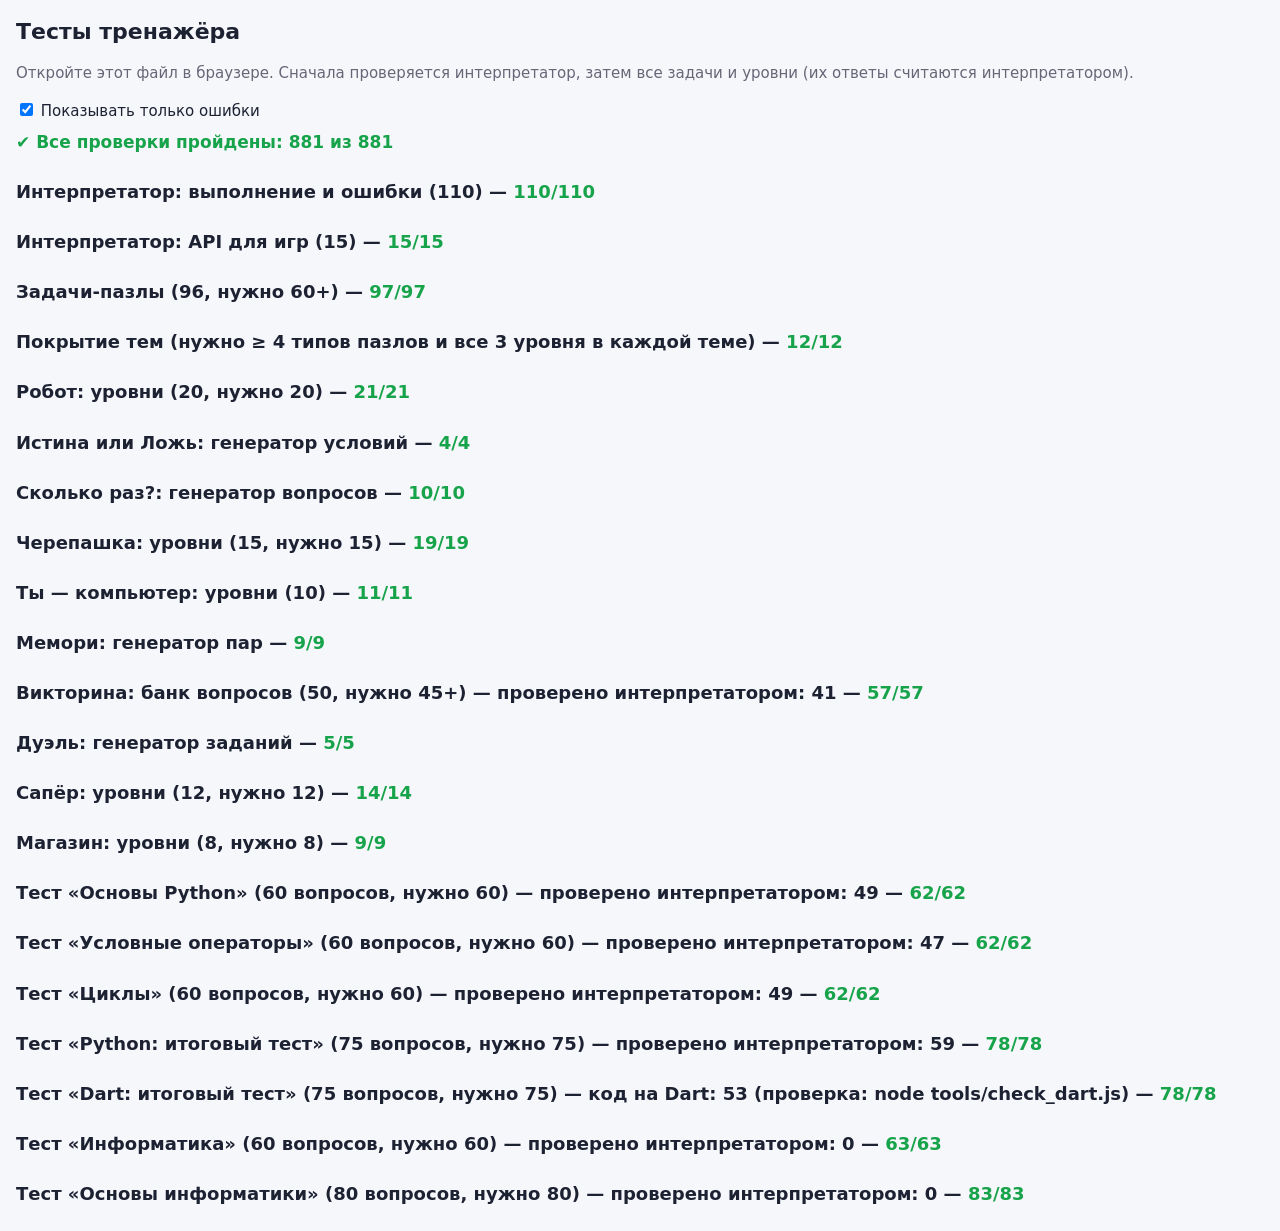
==== commit 91540c1b: "Итоговый тест по Dart (30 из 75, 30 минут, 25 баллов) — как итоговый по Python 75 вопросов по трём т" ====
--- a/tests.html
+++ b/tests.html
@@ -26,25 +26,26 @@
 <div id="total" class="summary"></div>
 <div id="out"></div>
 
-<script src="data/config.js?v=20261109c"></script>
-<script src="js/i18n.js?v=20261109c"></script>
-<script src="data/tasks.js?v=20261109c"></script>
-<script src="data/levels.js?v=20261109c"></script>
-<script src="data/quiz.js?v=20261109c"></script>
-<script src="data/exams.js?v=20261109c"></script>
-<script src="js/engine.js?v=20261109c"></script>
-<script src="js/pictures.js?v=20261109c"></script>
-<script src="js/flowchart.js?v=20261109c"></script>
-<script src="js/games/robot.js?v=20261109c"></script>
-<script src="js/games/truefalse.js?v=20261109c"></script>
-<script src="js/games/count.js?v=20261109c"></script>
-<script src="js/games/turtle.js?v=20261109c"></script>
-<script src="js/games/tracer.js?v=20261109c"></script>
-<script src="js/games/memory.js?v=20261109c"></script>
-<script src="js/games/quiz.js?v=20261109c"></script>
-<script src="js/games/duel.js?v=20261109c"></script>
-<script src="js/games/minesweeper.js?v=20261109c"></script>
-<script src="js/games/bazaar.js?v=20261109c"></script>
+<script src="data/config.js?v=20261112"></script>
+<script src="js/i18n.js?v=20261112"></script>
+<script src="data/tasks.js?v=20261112"></script>
+<script src="data/levels.js?v=20261112"></script>
+<script src="data/quiz.js?v=20261112"></script>
+<script src="data/exams.js?v=20261112"></script>
+<script src="data/exams_dart.js?v=20261112"></script>
+<script src="js/engine.js?v=20261112"></script>
+<script src="js/pictures.js?v=20261112"></script>
+<script src="js/flowchart.js?v=20261112"></script>
+<script src="js/games/robot.js?v=20261112"></script>
+<script src="js/games/truefalse.js?v=20261112"></script>
+<script src="js/games/count.js?v=20261112"></script>
+<script src="js/games/turtle.js?v=20261112"></script>
+<script src="js/games/tracer.js?v=20261112"></script>
+<script src="js/games/memory.js?v=20261112"></script>
+<script src="js/games/quiz.js?v=20261112"></script>
+<script src="js/games/duel.js?v=20261112"></script>
+<script src="js/games/minesweeper.js?v=20261112"></script>
+<script src="js/games/bazaar.js?v=20261112"></script>
 <script>
 // ------------------------------------------------------------------ тесты интерпретатора
 // out — ожидаемый вывод (точно), err — подстрока ожидаемой ошибки
@@ -516,14 +517,18 @@
     // вопросы с одинаковым текстом отличаются кодом, картинкой или верным ответом
     const keys = qs.map(q => q.q + '|' + (q.code || '') + '|' + (q.img || '') + '|' + q.options[0]);
     s.items.push({ name: 'вопросы не повторяются', ok: new Set(keys).size === keys.length });
-    let checked = 0;
+    let checked = 0, dart = 0;
     qs.forEach((q, i) => {
       const errs = [];
       if (!q.q || !q.explain) errs.push('нужны q и explain');
       if (!Array.isArray(q.options) || q.options.length !== 4 || new Set(q.options).size !== 4) errs.push('нужно 4 разных варианта');
       if (q.img && !Pictures.has(q.img)) errs.push('нет картинки «' + q.img + '» в js/pictures.js');
       if (q.pics) q.options.forEach(o => { if (!Pictures.has(o)) errs.push('нет картинки-варианта «' + o + '»'); });
-      if (q.code) {
+      if (q.code && q.lang === 'dart') {
+        // код на Dart проверяется настоящим Dart: node tools/check_dart.js
+        if (!q.check) errs.push('у вопроса с кодом нет check');
+        dart++;
+      } else if (q.code) {
         const r = Py.run(q.code, { inputs: q.inputs || [] });
         if (q.check === 'error') { if (r.ok) errs.push('код должен завершаться ошибкой'); }
         else if (!r.ok) errs.push('код падает: ' + r.error);
@@ -536,7 +541,7 @@
       }
       s.items.push({ name: (i + 1) + '. ' + q.q + (q.check ? ' ✓' : ''), ok: !errs.length, code: q.code, detail: errs.join('\n') });
     });
-    s.title += ' — проверено интерпретатором: ' + checked;
+    s.title += dart ? ' — код на Dart: ' + dart + ' (проверка: node tools/check_dart.js)' : ' — проверено интерпретатором: ' + checked;
     if (qs.some(q => q.topic)) {
       const topics = Array.from(new Set(qs.map(q => q.topic)));
       s.items.push({ name: 'у каждого вопроса указана тема (' + topics.length + ' тем)', ok: qs.every(q => q.topic) });
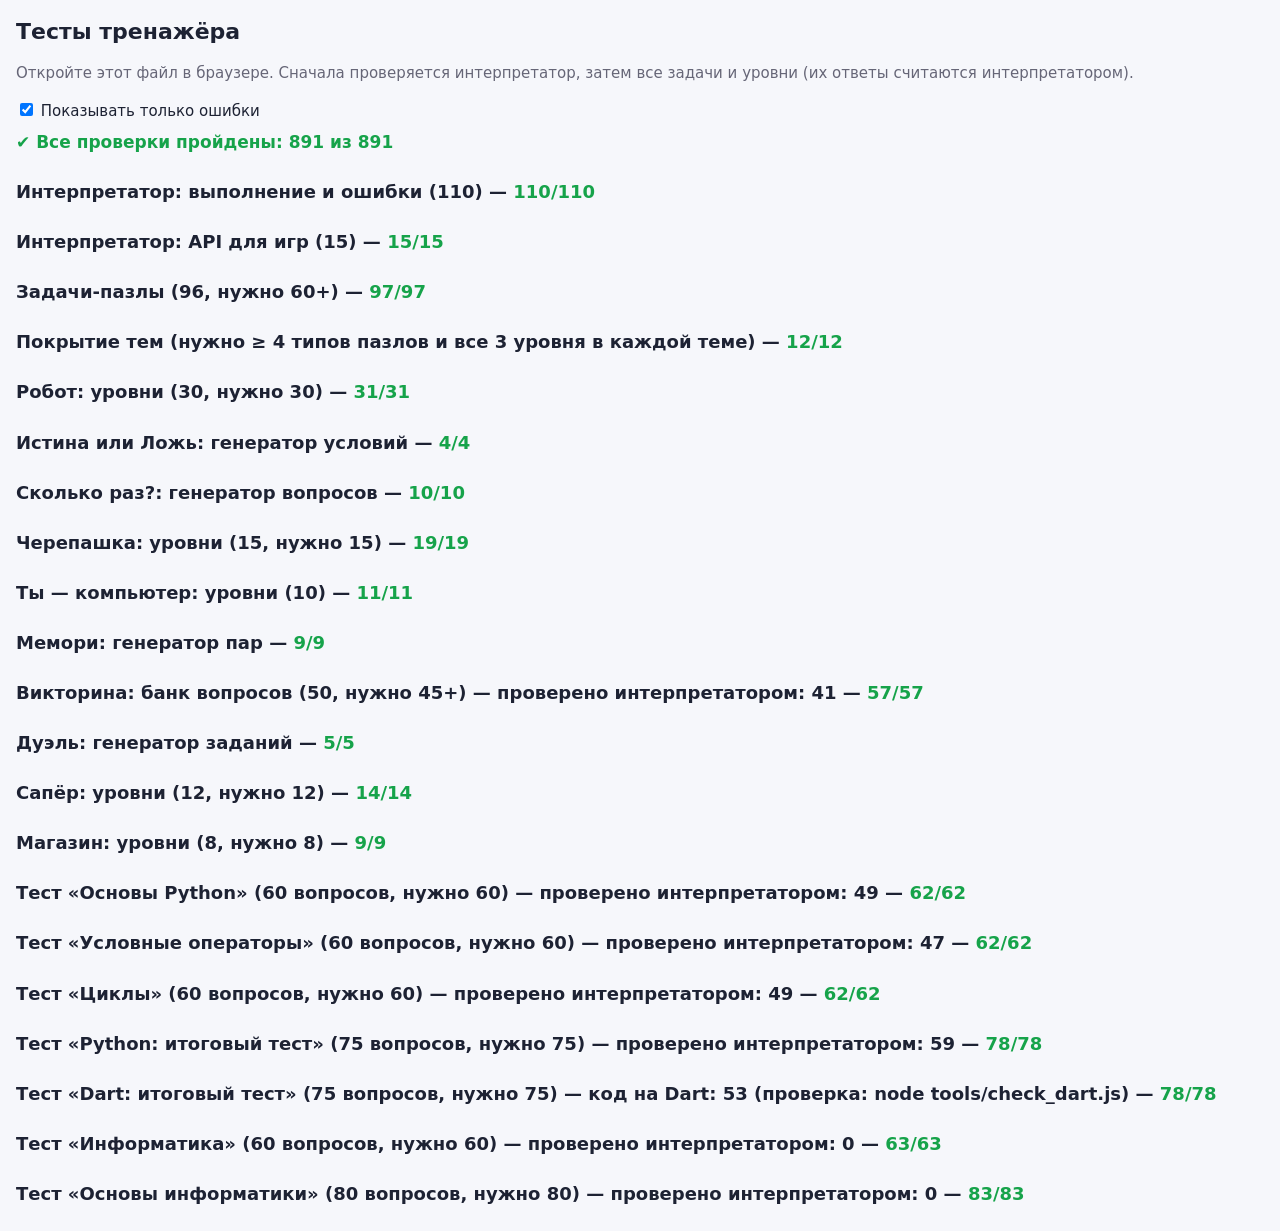
==== commit cb9720eb: "Робот: 10 новых уровней (30 всего) и новые команды — forward(n), paint(), open(), ключи и двери, wal" ====
--- a/tests.html
+++ b/tests.html
@@ -26,26 +26,26 @@
 <div id="total" class="summary"></div>
 <div id="out"></div>
 
-<script src="data/config.js?v=20261112"></script>
-<script src="js/i18n.js?v=20261112"></script>
-<script src="data/tasks.js?v=20261112"></script>
-<script src="data/levels.js?v=20261112"></script>
-<script src="data/quiz.js?v=20261112"></script>
-<script src="data/exams.js?v=20261112"></script>
-<script src="data/exams_dart.js?v=20261112"></script>
-<script src="js/engine.js?v=20261112"></script>
-<script src="js/pictures.js?v=20261112"></script>
-<script src="js/flowchart.js?v=20261112"></script>
-<script src="js/games/robot.js?v=20261112"></script>
-<script src="js/games/truefalse.js?v=20261112"></script>
-<script src="js/games/count.js?v=20261112"></script>
-<script src="js/games/turtle.js?v=20261112"></script>
-<script src="js/games/tracer.js?v=20261112"></script>
-<script src="js/games/memory.js?v=20261112"></script>
-<script src="js/games/quiz.js?v=20261112"></script>
-<script src="js/games/duel.js?v=20261112"></script>
-<script src="js/games/minesweeper.js?v=20261112"></script>
-<script src="js/games/bazaar.js?v=20261112"></script>
+<script src="data/config.js?v=20261113"></script>
+<script src="js/i18n.js?v=20261113"></script>
+<script src="data/tasks.js?v=20261113"></script>
+<script src="data/levels.js?v=20261113"></script>
+<script src="data/quiz.js?v=20261113"></script>
+<script src="data/exams.js?v=20261113"></script>
+<script src="data/exams_dart.js?v=20261113"></script>
+<script src="js/engine.js?v=20261113"></script>
+<script src="js/pictures.js?v=20261113"></script>
+<script src="js/flowchart.js?v=20261113"></script>
+<script src="js/games/robot.js?v=20261113"></script>
+<script src="js/games/truefalse.js?v=20261113"></script>
+<script src="js/games/count.js?v=20261113"></script>
+<script src="js/games/turtle.js?v=20261113"></script>
+<script src="js/games/tracer.js?v=20261113"></script>
+<script src="js/games/memory.js?v=20261113"></script>
+<script src="js/games/quiz.js?v=20261113"></script>
+<script src="js/games/duel.js?v=20261113"></script>
+<script src="js/games/minesweeper.js?v=20261113"></script>
+<script src="js/games/bazaar.js?v=20261113"></script>
 <script>
 // ------------------------------------------------------------------ тесты интерпретатора
 // out — ожидаемый вывод (точно), err — подстрока ожидаемой ошибки
@@ -551,13 +551,13 @@
 
 function checkRobot(section) {
   const L = LEVELS.robot || [];
-  const s = section('Робот: уровни (' + L.length + ', нужно 20)');
-  s.items.push({ name: 'количество уровней = 20', ok: L.length === 20 });
+  const s = section('Робот: уровни (' + L.length + ', нужно 30)');
+  s.items.push({ name: 'количество уровней = 30', ok: L.length === 30 });
   L.forEach((lv, i) => {
     const errs = [], info = [];
     if (!lv.random) {
-      const okMap = lv.map.length === 8 && lv.map.every(r => r.length === 8 && /^[#.R$OF]+$/.test(r));
-      if (!okMap) errs.push('карта должна быть 8×8 из символов # . R $ O F');
+      const okMap = lv.map.length === 8 && lv.map.every(r => r.length === 8 && /^[#.R$OFPKD]+$/.test(r));
+      if (!okMap) errs.push('карта должна быть 8×8 из символов # . R $ O F P K D');
       if (lv.map.join('').split('R').length !== 2) errs.push('на карте должен быть ровно один робот R');
       const r = RobotSim.run(lv, lv.solution);
       if (!r.win) errs.push('эталон не доходит до финиша: ' + (r.error || 'программа закончилась раньше'));
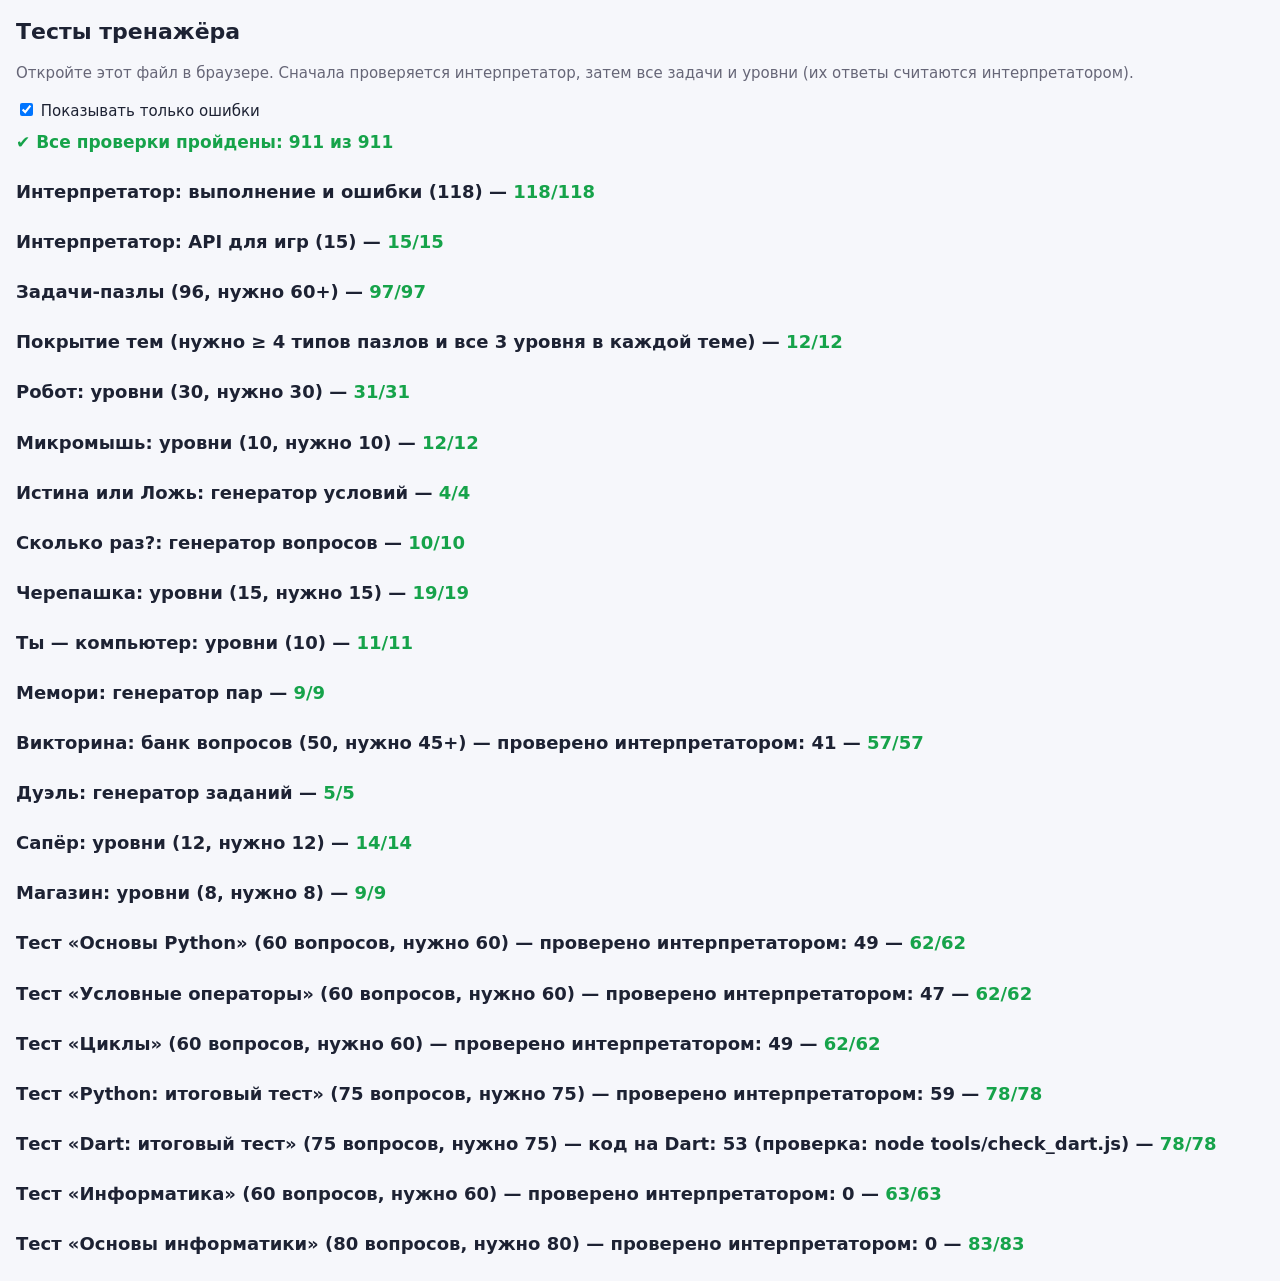
==== commit 23631c38: "Игра «Микромышь»: 10 уровней (от правой руки до волнового алгоритма), два забега и турнир мышей; ген" ====
--- a/tests.html
+++ b/tests.html
@@ -26,26 +26,27 @@
 <div id="total" class="summary"></div>
 <div id="out"></div>
 
-<script src="data/config.js?v=20261113"></script>
-<script src="js/i18n.js?v=20261113"></script>
-<script src="data/tasks.js?v=20261113"></script>
-<script src="data/levels.js?v=20261113"></script>
-<script src="data/quiz.js?v=20261113"></script>
-<script src="data/exams.js?v=20261113"></script>
-<script src="data/exams_dart.js?v=20261113"></script>
-<script src="js/engine.js?v=20261113"></script>
-<script src="js/pictures.js?v=20261113"></script>
-<script src="js/flowchart.js?v=20261113"></script>
-<script src="js/games/robot.js?v=20261113"></script>
-<script src="js/games/truefalse.js?v=20261113"></script>
-<script src="js/games/count.js?v=20261113"></script>
-<script src="js/games/turtle.js?v=20261113"></script>
-<script src="js/games/tracer.js?v=20261113"></script>
-<script src="js/games/memory.js?v=20261113"></script>
-<script src="js/games/quiz.js?v=20261113"></script>
-<script src="js/games/duel.js?v=20261113"></script>
-<script src="js/games/minesweeper.js?v=20261113"></script>
-<script src="js/games/bazaar.js?v=20261113"></script>
+<script src="data/config.js?v=20261113b"></script>
+<script src="js/i18n.js?v=20261113b"></script>
+<script src="data/tasks.js?v=20261113b"></script>
+<script src="data/levels.js?v=20261113b"></script>
+<script src="data/quiz.js?v=20261113b"></script>
+<script src="data/exams.js?v=20261113b"></script>
+<script src="data/exams_dart.js?v=20261113b"></script>
+<script src="js/engine.js?v=20261113b"></script>
+<script src="js/pictures.js?v=20261113b"></script>
+<script src="js/flowchart.js?v=20261113b"></script>
+<script src="js/games/robot.js?v=20261113b"></script>
+<script src="js/games/mouse.js?v=20261113b"></script>
+<script src="js/games/truefalse.js?v=20261113b"></script>
+<script src="js/games/count.js?v=20261113b"></script>
+<script src="js/games/turtle.js?v=20261113b"></script>
+<script src="js/games/tracer.js?v=20261113b"></script>
+<script src="js/games/memory.js?v=20261113b"></script>
+<script src="js/games/quiz.js?v=20261113b"></script>
+<script src="js/games/duel.js?v=20261113b"></script>
+<script src="js/games/minesweeper.js?v=20261113b"></script>
+<script src="js/games/bazaar.js?v=20261113b"></script>
 <script>
 // ------------------------------------------------------------------ тесты интерпретатора
 // out — ожидаемый вывод (точно), err — подстрока ожидаемой ошибки
@@ -172,6 +173,15 @@
   { name: 'методы списков', code: 'a = [3, 1, 2]\na.insert(0, 5)\na.remove(1)\na.sort()\nprint(a)\na.reverse()\nprint(a, a.index(3))', out: '[2, 3, 5]\n[5, 3, 2] 1\n' },
   { name: 'sorted и reverse=True', code: 'a = [3, 1, 2]\nprint(sorted(a), a)\na.sort(reverse=True)\nprint(a)', out: '[1, 2, 3] [3, 1, 2]\n[3, 2, 1]\n' },
   { name: 'join, split, ord, chr', code: 'w = "a b c".split()\nprint("-".join(w))\nprint(ord("A"), chr(98))', out: 'a-b-c\n65 b\n' },
+  // --- генератор списка и несколько переменных в for (нужны волновому алгоритму микромыши)
+  { name: 'генератор списка', code: 'print([x * x for x in range(5)])', out: '[0, 1, 4, 9, 16]\n' },
+  { name: 'генератор с условием', code: 'print([x for x in range(10) if x % 3 == 0])', out: '[0, 3, 6, 9]\n' },
+  { name: 'список списков — строки разные', code: 'g = [[0] * 3 for i in range(2)]\ng[0][1] = 5\nprint(g)', out: '[[0, 5, 0], [0, 0, 0]]\n' },
+  { name: 'переменная генератора не выходит наружу', code: 'x = 7\na = [x for x in range(3)]\nprint(x, a)', out: '7 [0, 1, 2]\n' },
+  { name: 'for x, y in список пар', code: 'for x, y in [(1, 2), (3, 4)]:\n    print(x + y)', out: '3\n7\n' },
+  { name: 'генератор с парами', code: 'print([a * b for a, b in [(2, 3), (4, 5)]])', out: '[6, 20]\n' },
+  { name: 'for x, y: не хватает значений', code: 'for x, y in [(1, 2, 3)]:\n    print(x)', err: 'количество переменных' },
+  { name: 'огромный генератор упирается в лимит', code: 'a = [i for i in range(10 ** 6)]', err: 'шагов' },
 ];
 
 // --- тесты API: подключаемые функции, пошаговый режим, evalExpr
@@ -274,7 +284,7 @@
 }
 
 // Проверки задач и уровней: каждая функция получает section(title) и добавляет результаты
-const DATA_CHECKS = [checkTasks, checkRobot, checkTrueFalse, checkCount, checkTurtle, checkTracer, checkMemory, checkQuiz, checkDuel, checkMines, checkBazaar, checkExams];
+const DATA_CHECKS = [checkTasks, checkRobot, checkMouse, checkTrueFalse, checkCount, checkTurtle, checkTracer, checkMemory, checkQuiz, checkDuel, checkMines, checkBazaar, checkExams];
 
 function checkTrueFalse(section) {
   const s = section('Истина или Ложь: генератор условий');
@@ -576,6 +586,46 @@
     }
     s.items.push({ name: (i + 1) + '. ' + lv.title, ok: !errs.length, code: lv.solution, detail: errs.concat(info).join('\n') });
   });
+}
+
+// Микромышь: каждый лабиринт проходим, эталон получает три звезды
+// (на случайном уровне звезда за кратчайший второй забег бывает не на каждой карте — нужно хотя бы на половине)
+function checkMouse(section) {
+  const L = LEVELS.mouse || [];
+  const s = section('Микромышь: уровни (' + L.length + ', нужно 10)');
+  s.items.push({ name: 'количество уровней = 10', ok: L.length === 10 });
+  L.forEach((lv, i) => {
+    const errs = [], info = [];
+    if (lv.manual) {
+      const m = MouseSim.mazeFor(lv), p = MouseSim.shortestPath(m);
+      if (!p) errs.push('до центра не добраться');
+      else info.push('кратчайший путь: ' + (p.length - 1) + ' шагов');
+    } else if (!lv.random) {
+      const r = MouseSim.run(lv, lv.solution);
+      info.push('забеги: ' + r.run1.moves + ' и ' + (r.run2 ? r.run2.moves : '—') + ', кратчайший ' + r.shortest + ', строк ' + r.lines);
+      if (r.stars !== 3) errs.push('эталон получает ' + r.stars + ' звезды: ' + (r.run1.error || JSON.stringify(r.met)));
+      if (lv.starter) {
+        const st = MouseSim.run(lv, lv.starter);
+        if (!st.run1.ok) errs.push('стартовый код с ошибкой: ' + st.run1.error);
+      }
+    } else {
+      let three = 0, two = 0;
+      for (let seed = 1; seed <= 20; seed++) {
+        const r = MouseSim.run(lv, lv.solution, seed);
+        if (r.stars >= 2) two++; else if (errs.length < 2) errs.push('зерно ' + seed + ': ' + (r.run1.error || 'меньше двух звёзд'));
+        if (r.stars === 3) three++;
+      }
+      info.push('3 звезды на ' + three + ' из 20 карт, 2+ — на ' + two);
+      if (three < 10) errs.push('три звезды меньше чем на половине карт');
+    }
+    s.items.push({ name: (i + 1) + '. ' + lv.title, ok: !errs.length, code: lv.solution || '', detail: errs.concat(info).join('\n') });
+  });
+  // правило правой руки на «Острове» ходит по кругу — ради этого уровень и сделан
+  const island = L.findIndex(x => x.title === 'Остров');
+  if (island >= 0) {
+    const r = MouseSim.run(L[island], L[2].solution);
+    s.items.push({ name: '«Остров»: правая рука не доходит до центра', ok: !r.run1.win });
+  }
 }
 
 function checkTasks(section) {
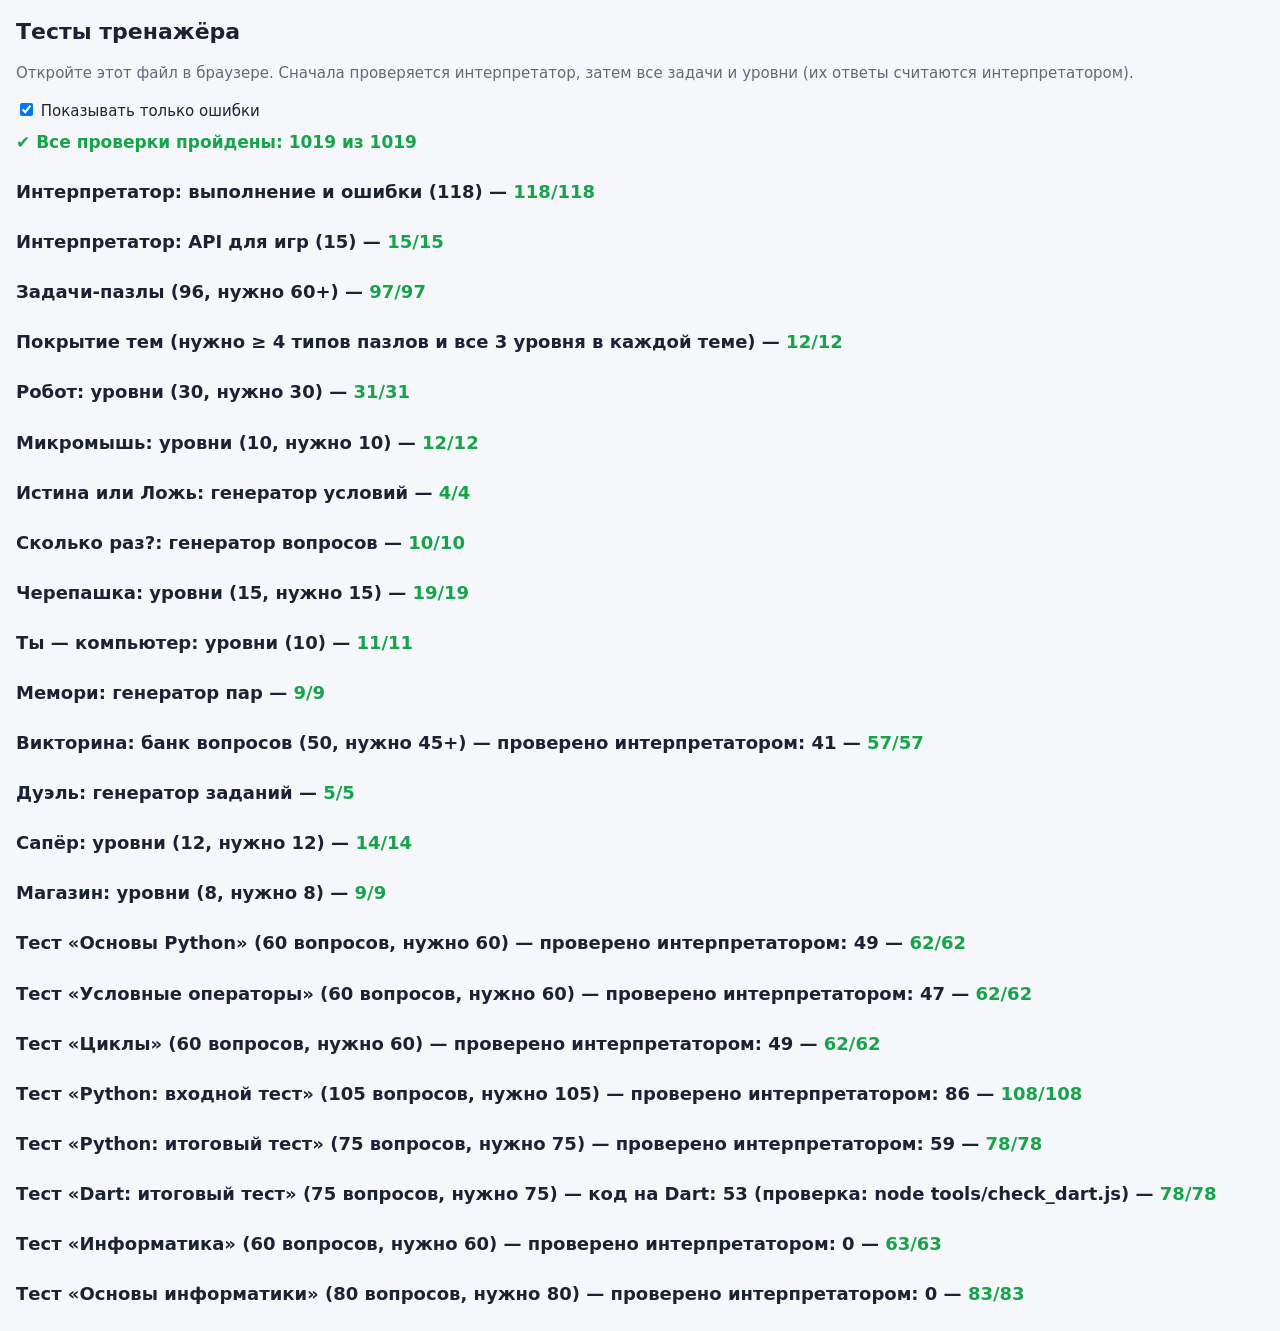
==== commit 88a3eb0f: "Входной тест по Python — параллельная форма итогового (105 других вопросов) для сравнения «до» и «по" ====
--- a/tests.html
+++ b/tests.html
@@ -26,27 +26,27 @@
 <div id="total" class="summary"></div>
 <div id="out"></div>
 
-<script src="data/config.js?v=20261113b"></script>
-<script src="js/i18n.js?v=20261113b"></script>
-<script src="data/tasks.js?v=20261113b"></script>
-<script src="data/levels.js?v=20261113b"></script>
-<script src="data/quiz.js?v=20261113b"></script>
-<script src="data/exams.js?v=20261113b"></script>
-<script src="data/exams_dart.js?v=20261113b"></script>
-<script src="js/engine.js?v=20261113b"></script>
-<script src="js/pictures.js?v=20261113b"></script>
-<script src="js/flowchart.js?v=20261113b"></script>
-<script src="js/games/robot.js?v=20261113b"></script>
-<script src="js/games/mouse.js?v=20261113b"></script>
-<script src="js/games/truefalse.js?v=20261113b"></script>
-<script src="js/games/count.js?v=20261113b"></script>
-<script src="js/games/turtle.js?v=20261113b"></script>
-<script src="js/games/tracer.js?v=20261113b"></script>
-<script src="js/games/memory.js?v=20261113b"></script>
-<script src="js/games/quiz.js?v=20261113b"></script>
-<script src="js/games/duel.js?v=20261113b"></script>
-<script src="js/games/minesweeper.js?v=20261113b"></script>
-<script src="js/games/bazaar.js?v=20261113b"></script>
+<script src="data/config.js?v=20261113c"></script>
+<script src="js/i18n.js?v=20261113c"></script>
+<script src="data/tasks.js?v=20261113c"></script>
+<script src="data/levels.js?v=20261113c"></script>
+<script src="data/quiz.js?v=20261113c"></script>
+<script src="data/exams.js?v=20261113c"></script>
+<script src="data/exams_dart.js?v=20261113c"></script>
+<script src="js/engine.js?v=20261113c"></script>
+<script src="js/pictures.js?v=20261113c"></script>
+<script src="js/flowchart.js?v=20261113c"></script>
+<script src="js/games/robot.js?v=20261113c"></script>
+<script src="js/games/mouse.js?v=20261113c"></script>
+<script src="js/games/truefalse.js?v=20261113c"></script>
+<script src="js/games/count.js?v=20261113c"></script>
+<script src="js/games/turtle.js?v=20261113c"></script>
+<script src="js/games/tracer.js?v=20261113c"></script>
+<script src="js/games/memory.js?v=20261113c"></script>
+<script src="js/games/quiz.js?v=20261113c"></script>
+<script src="js/games/duel.js?v=20261113c"></script>
+<script src="js/games/minesweeper.js?v=20261113c"></script>
+<script src="js/games/bazaar.js?v=20261113c"></script>
 <script>
 // ------------------------------------------------------------------ тесты интерпретатора
 // out — ожидаемый вывод (точно), err — подстрока ожидаемой ошибки
